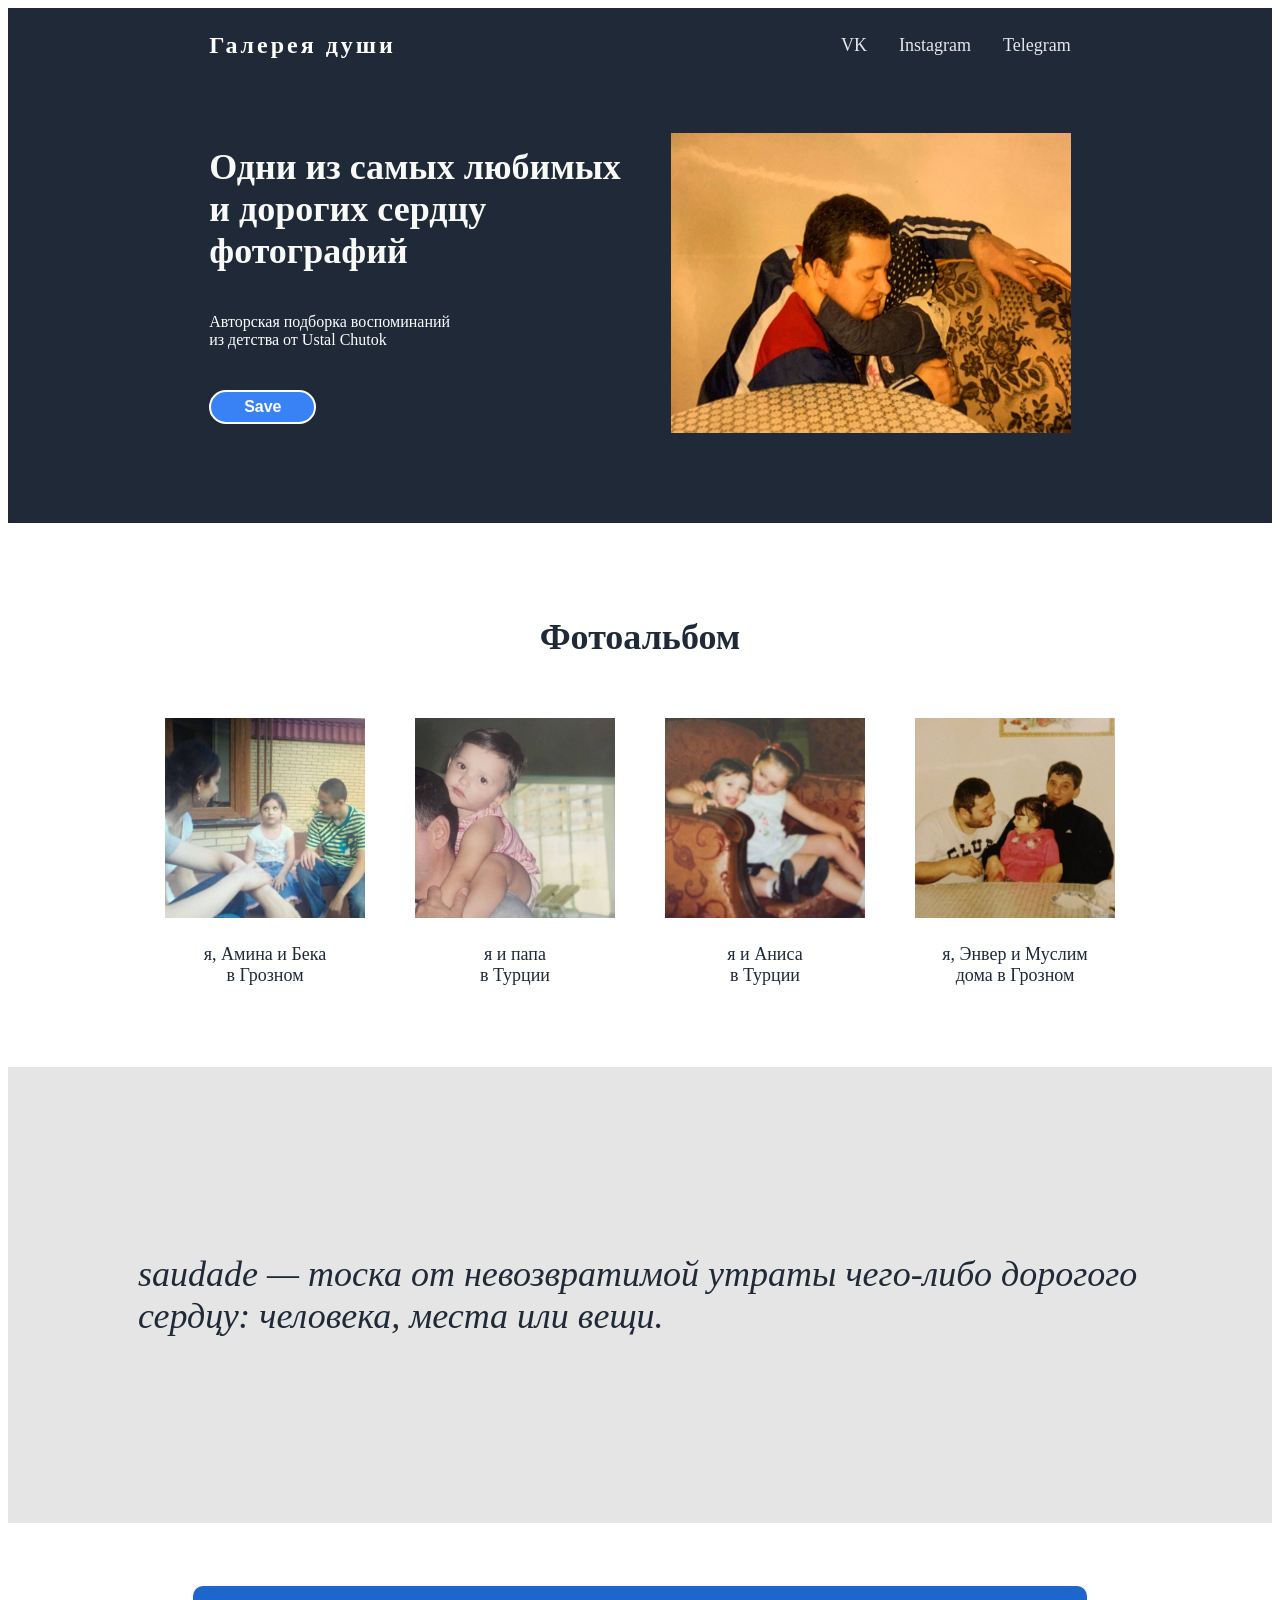
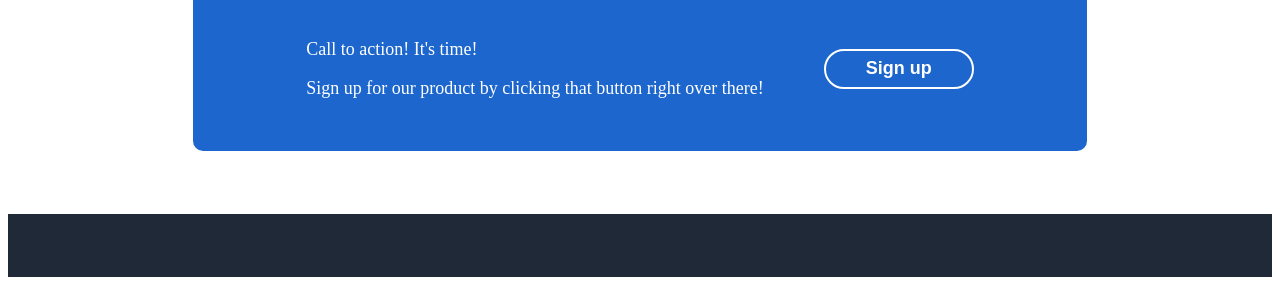
==== index.html @ a09b4486 "first commit" ====
<!DOCTYPE html>
<html lang="en">

<head>
  <meta charset="UTF-8">
  <meta http-equiv="X-UA-Compatible" content="IE=edge">
  <!-- Настройка масштабирования и отображения на мобильных устройствах -->
  <meta name="viewport" content="width=device-width, initial-scale=1.0">
  <title>Память</title>
 
  <link rel="stylesheet" href="./style.css">
  <link rel="stylesheet" href="./media.css">
  <!-- Подключение шрифтов из Google Fonts -->
  <!-- https://www.youtube.com/watch?v=gzGPdYnUTgI -->
  <link href="https://fonts.googleapis.com/css2?family=Montserrat&family=Playfair+Display:wght@500&display=swap"
    rel="stylesheet">
</head>

<body>
  <!-- Основной контейнер страницы -->
  <div class="main-container">
    <div class="firstpage"> 

    <!-- первая страница --> 
    <div class="str">
      <!-- Логотип и название сайта -->
      <div class="logo">
        <p>Галерея души</p>
      </div>
      <!-- Ссылки в навигационной панели -->
      <div class="links">
        <p><a href="https://vk.com/sibillaa"> VK </a></p>
        <p><a href="https://www.instagram.com/sibilla_fb?igsh=czFtYmR2cGpsb28w"> Instagram </a></p>
        <p><a href="https://t.me/ustalchutok"> Telegram </a></p>

      </div>
    </div>
    

    <!-- Главная секция страницы -->
    <div class="first-container">
      <!-- <div class="section-about"> -->
        <!-- Заголовок и описание раздела -->
        <div class="description"> 
        <h1>Одни из самых любимых<br>и дорогих сердцу<br> фотографий</h1>
        <p>Авторская подборка воспоминаний <br> из детства от Ustal Chutok</p>
        <!-- Кнопка для отправки заявки -->
        <button>Save</button>
        </div>
      <!-- ФОТКА -->
      <div class="mainphoto"> 
        <img src="../images/dyadyamamed.jpg"  alt="Moscow">
      </div>
    </div>
</div>




<div class="secondpage">
 <div class="title">
  <h2>Фотоальбом</h2>
 </div>

 <div class="blocks">
<div class="item"> 
  <div class="imageandtext"> 
    <img src="../images/amina.jpg" width=150px, height=150px alt="park gorkogo">
    <p>я, Амина и Бека<br> в Грозном</p>
  </div>
</div>
<div class="item"> 
  <div class="imageandtext"> 
    <img src="../images/papa.jpg" width=150px, height=150px alt="park gorkogo">
    <p>я и папа <br> в Турции</p>
  </div>
</div>
<div class="item">
  <div class="imageandtext"> 
    <img src="../images/anisa.jpg" width=150px, height=150px alt="park gorkogo">
    <p>я и Аниса <br>в Турции</p>
  </div>
</div>
<div class="item">
  <div class="imageandtext"> 
    <img src="../images/muslim.jpg" width=150px, height=150px alt="park gorkogo">
    <p>я, Энвер и Муслим <br>дома в Грозном</p>
  </div>
</div>
 </div>

</div>

   <div class="inspiringquote">
   <p> saudade — 
    тоска от невозвратимой утраты чего-либо дорогого сердцу: человека, места или вещи.</p>
   </div>

   <div class="last-page">

    <div class="list">

      <div class="text">
        <p>Call to action! It's time!</p>
        <p>Sign up for our product by clicking that button right over there!</p></div>
     <button>Sign up</button>
    </div>
   </div>
  </div>
</body>

</html>
---- style.css ----
.main-container { 
    display: flex;
    flex-direction: column;
    background-color:#1F2937;
    color: white;
    /* align-items: stretch; */
    /* margin: 0 auto; */
    padding-bottom: 5%; 
    /* Мансур, если я тут бред пишу, прости */
  }

  .first-container {

    display: flex;
    justify-content: center;
    margin: 0 auto;
    padding-bottom: 10%; 
    gap: 50px; 
   }

  .firstpage {

    display: flex;
    flex-direction: column;
    margin: 0 auto;
    gap: 50px;

  }
  .str {
    display: flex;
   
    align-items: center;
    justify-content: space-between;
  }

  .links {
    display: flex;
    gap: 32px;

  }
  .links>p>a {

    font-size: 18px;
    color: #E5E7EB;
    text-decoration: none;
    
      
  }

  .logo {
    
    font-weight: 700;
    font-size: 24px;
    letter-spacing: 3px;
  }

  .description {

    display: flex;
    flex-direction: column;
    align-items: start;
    justify-content: space-around; /* не понимаю почему не помогает */
    
  }
  .description h1 {
    font-size: 36px;
    color: #F9FAF8;
    margin: 0; 
    /* поставила margin чтоб текст с фоткой встали на один уровень 
    вроде норм получилось но
    суть в том что я не знаю это верное решение проблемы или нет */
  }

  .mainphoto img {

    width: 400px;
    height: 300px;
  }
  
/* 2  */

.secondpage {

    display: flex;
    flex-direction: column;
    background-color: white;
    padding: 5%;
    gap: 30px;
    justify-content: center;
  }


.title {

    display: flex;
    justify-content: center;

  }

  .title>h2 {

    font-size: 36px;
    font-weight: 800; /* почему-то не работает */
    color: #1F2937;

  }

  img {

    width: 200px;
    height: 200px;
  }

  .imageandtext {

    display: flex;
    flex-direction: column;
    gap: 8px;
  }


  .blocks {

    display: flex;
    gap: 50px;
    justify-content: center;
  }

  .item {

    display: flex;
    flex-direction: column;
    text-align: center;
    color: #1F2937;
    font-size: 18px;
  }

  /* 3  */

  .inspiringquote{
    background-color:  #e5e5e5;
    display: flex;
    justify-content: center;
    padding: 150px 130px 150px 130px
  }

  .inspiringquote>p {

    color:  #1F2937;
    font-size: 36px;
    font-style: italic; 
    /* написано в шаблоне light italic но у меня не работает он */
    
  }

  /* 4 тут уже фантазии не хватило*/

  .last-page {

    display: flex;
    justify-content: center;
    background-color: white;
    padding: 5%;
   
  }

  .list {
    display: flex;
    align-items: center;

    gap: 60px;
    background-color:#1c66ce ;
    padding: 3% 10% 3% 10%;
    border-radius: 10px;
    font-size: 18px;
  }

  /* батоны */

  .description button {
    font-size: 1em;
    padding: 1.5% 8% 1.5% 8%;
  
    color: white;
    border: 2px solid white;
    border-radius: 38px;
  
    font-weight: 600;
  
    background: #3882F6;
  
    cursor: pointer;
  }
  

  .list button {
    font-size: 1em;
  
    padding: 5px 5px 5px 5px;
    width: 150px;
    height: 40px;
  
    color: white;
    font-weight: 600;
  
    background: none;
    border-radius: 38px;
    border: 2px solid white;
  
    cursor: pointer;
  }
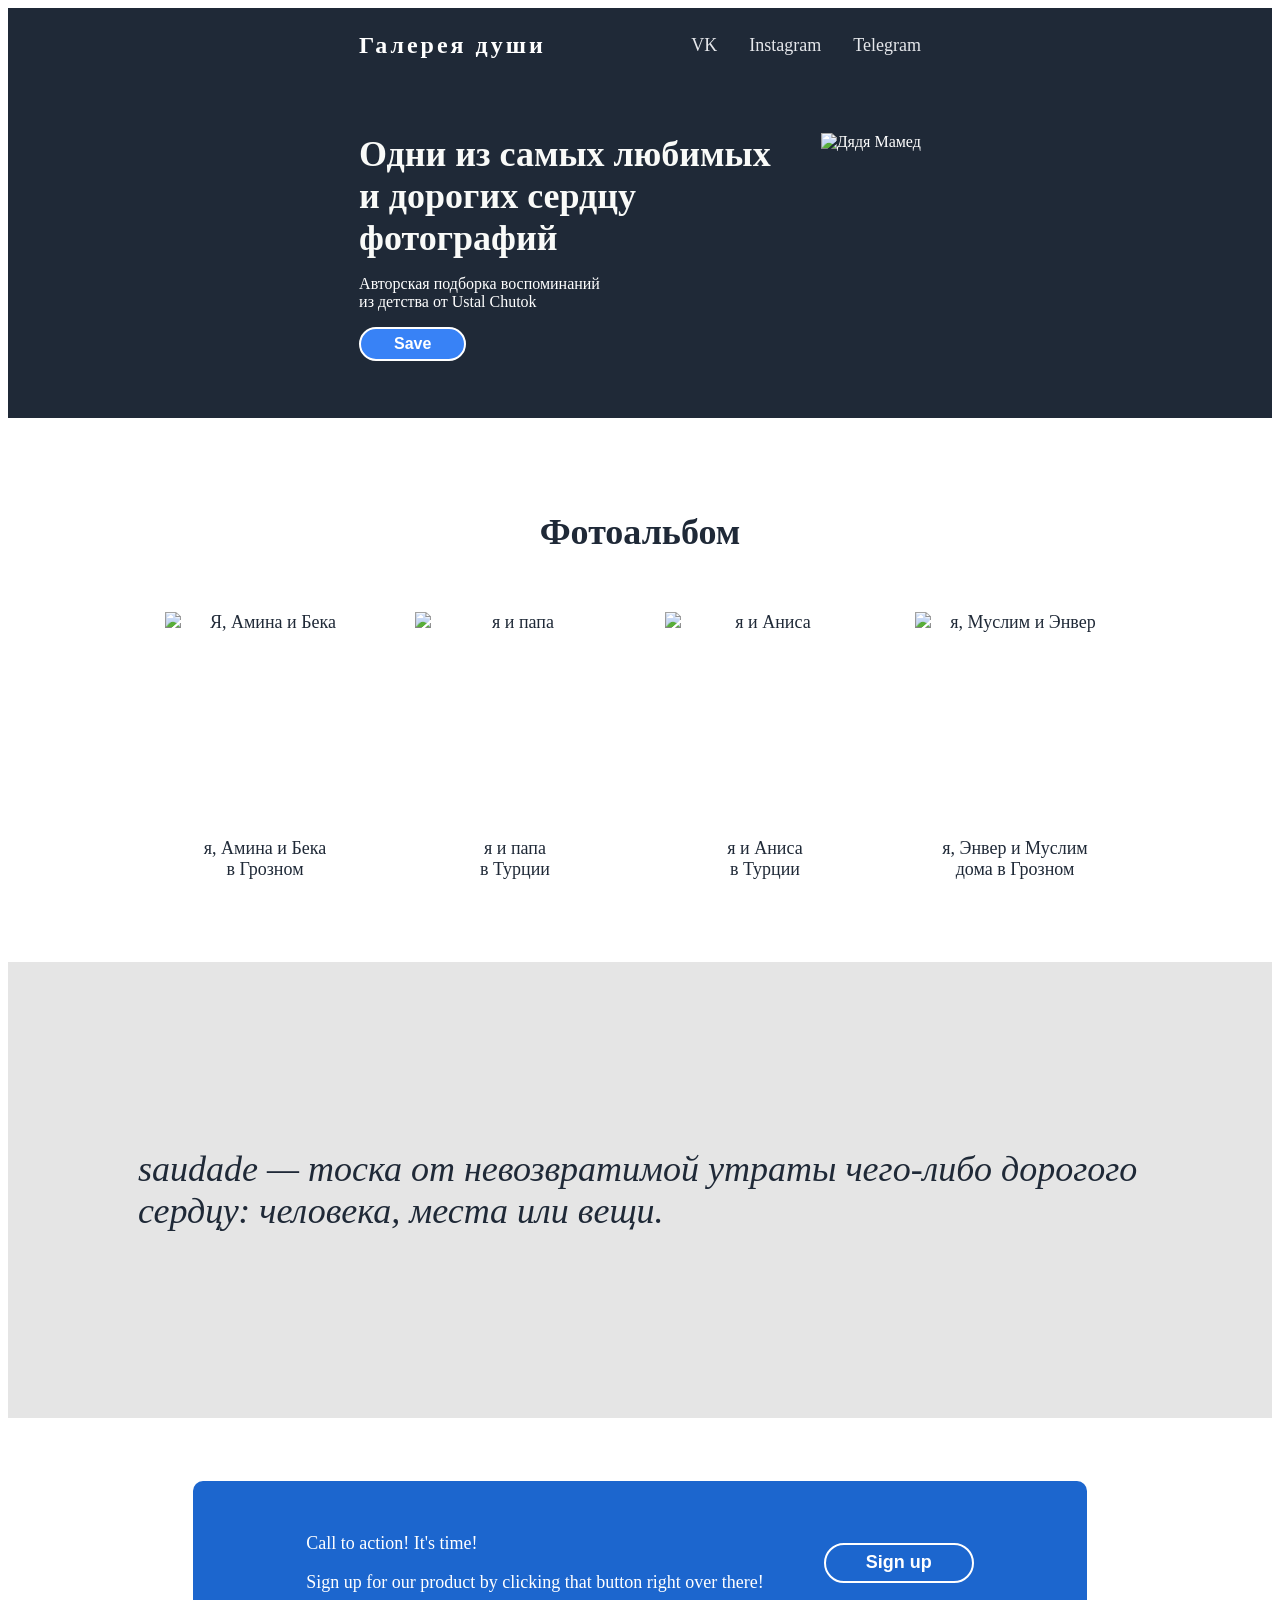
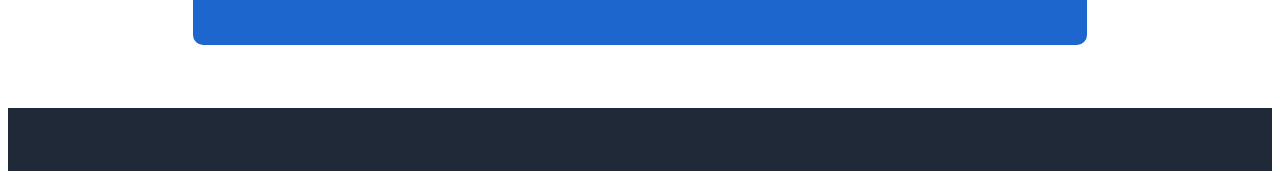
==== commit a7a3c919: "jpg" ====
--- a/index.html
+++ b/index.html
@@ -49,7 +49,7 @@
         </div>
       <!-- ФОТКА -->
       <div class="mainphoto"> 
-        <img src="../images/dyadyamamed.jpg"  alt="Moscow">
+        <img src="../images/dyadyamamed.JPG"  alt="Дядя Мамед">
       </div>
     </div>
 </div>
@@ -65,25 +65,25 @@
  <div class="blocks">
 <div class="item"> 
   <div class="imageandtext"> 
-    <img src="../images/amina.jpg" width=150px, height=150px alt="park gorkogo">
+    <img src="../images/amina.JPG" alt="Я, Амина и Бека">
     <p>я, Амина и Бека<br> в Грозном</p>
   </div>
 </div>
 <div class="item"> 
   <div class="imageandtext"> 
-    <img src="../images/papa.jpg" width=150px, height=150px alt="park gorkogo">
+    <img src="../images/papa.JPG" alt="я и папа">
     <p>я и папа <br> в Турции</p>
   </div>
 </div>
 <div class="item">
   <div class="imageandtext"> 
-    <img src="../images/anisa.jpg" width=150px, height=150px alt="park gorkogo">
+    <img src="../images/anisa.JPG" alt="я и Аниса">
     <p>я и Аниса <br>в Турции</p>
   </div>
 </div>
 <div class="item">
   <div class="imageandtext"> 
-    <img src="../images/muslim.jpg" width=150px, height=150px alt="park gorkogo">
+    <img src="../images/muslim.JPG" alt="я, Муслим и Энвер">
     <p>я, Энвер и Муслим <br>дома в Грозном</p>
   </div>
 </div>
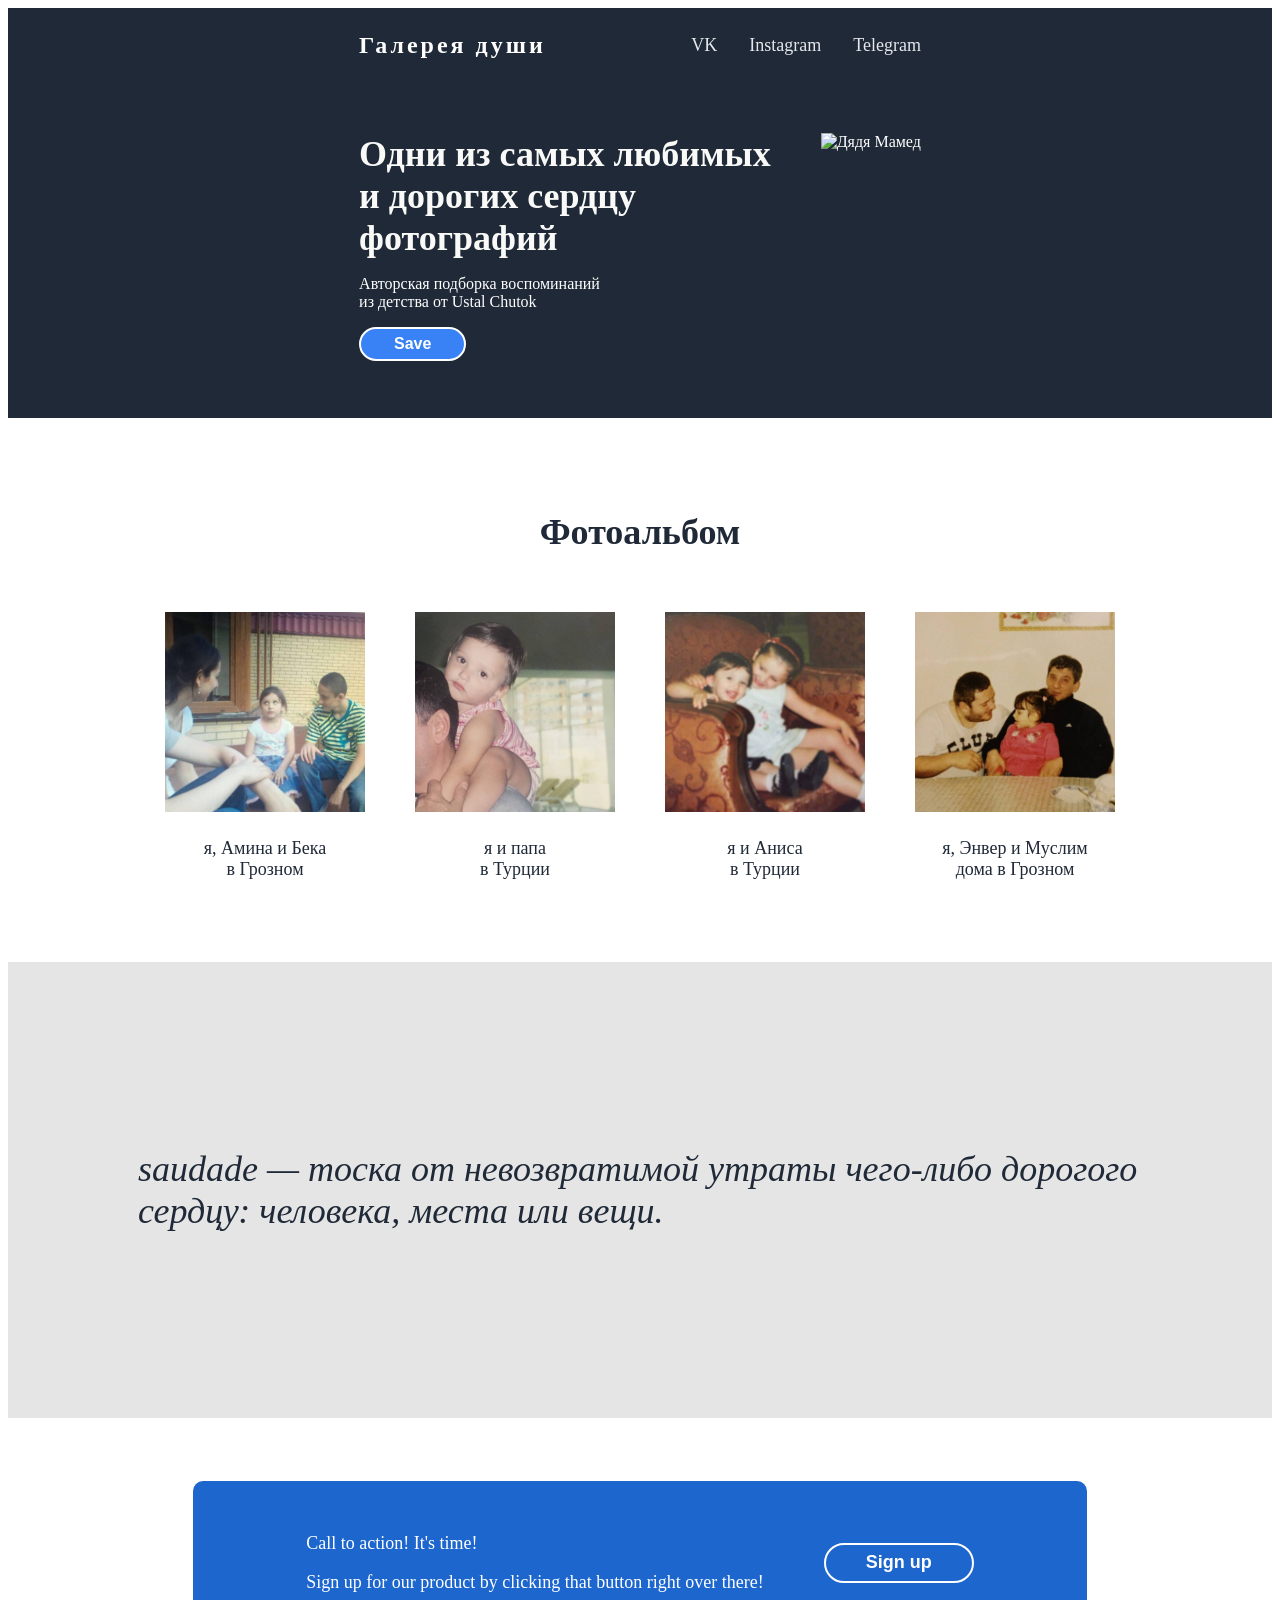
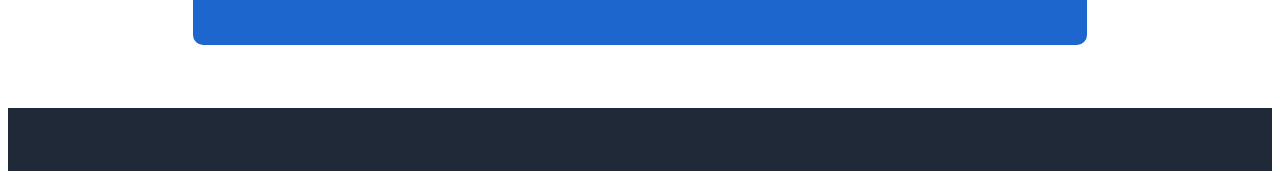
==== commit 46a1220d: "jpeg" ====
--- a/index.html
+++ b/index.html
@@ -49,7 +49,7 @@
         </div>
       <!-- ФОТКА -->
       <div class="mainphoto"> 
-        <img src="../images/dyadyamamed.JPG"  alt="Дядя Мамед">
+        <img src="../gro.jpeg"  alt="Дядя Мамед">
       </div>
     </div>
 </div>
@@ -65,25 +65,25 @@
  <div class="blocks">
 <div class="item"> 
   <div class="imageandtext"> 
-    <img src="../images/amina.JPG" alt="Я, Амина и Бека">
+    <img src="../images/amina.jpg" alt="Я, Амина и Бека">
     <p>я, Амина и Бека<br> в Грозном</p>
   </div>
 </div>
 <div class="item"> 
   <div class="imageandtext"> 
-    <img src="../images/papa.JPG" alt="я и папа">
+    <img src="../images/papa.jpg" alt="я и папа">
     <p>я и папа <br> в Турции</p>
   </div>
 </div>
 <div class="item">
   <div class="imageandtext"> 
-    <img src="../images/anisa.JPG" alt="я и Аниса">
+    <img src="../images/anisa.jpg" alt="я и Аниса">
     <p>я и Аниса <br>в Турции</p>
   </div>
 </div>
 <div class="item">
   <div class="imageandtext"> 
-    <img src="../images/muslim.JPG" alt="я, Муслим и Энвер">
+    <img src="../images/muslim.jpg" alt="я, Муслим и Энвер">
     <p>я, Энвер и Муслим <br>дома в Грозном</p>
   </div>
 </div>
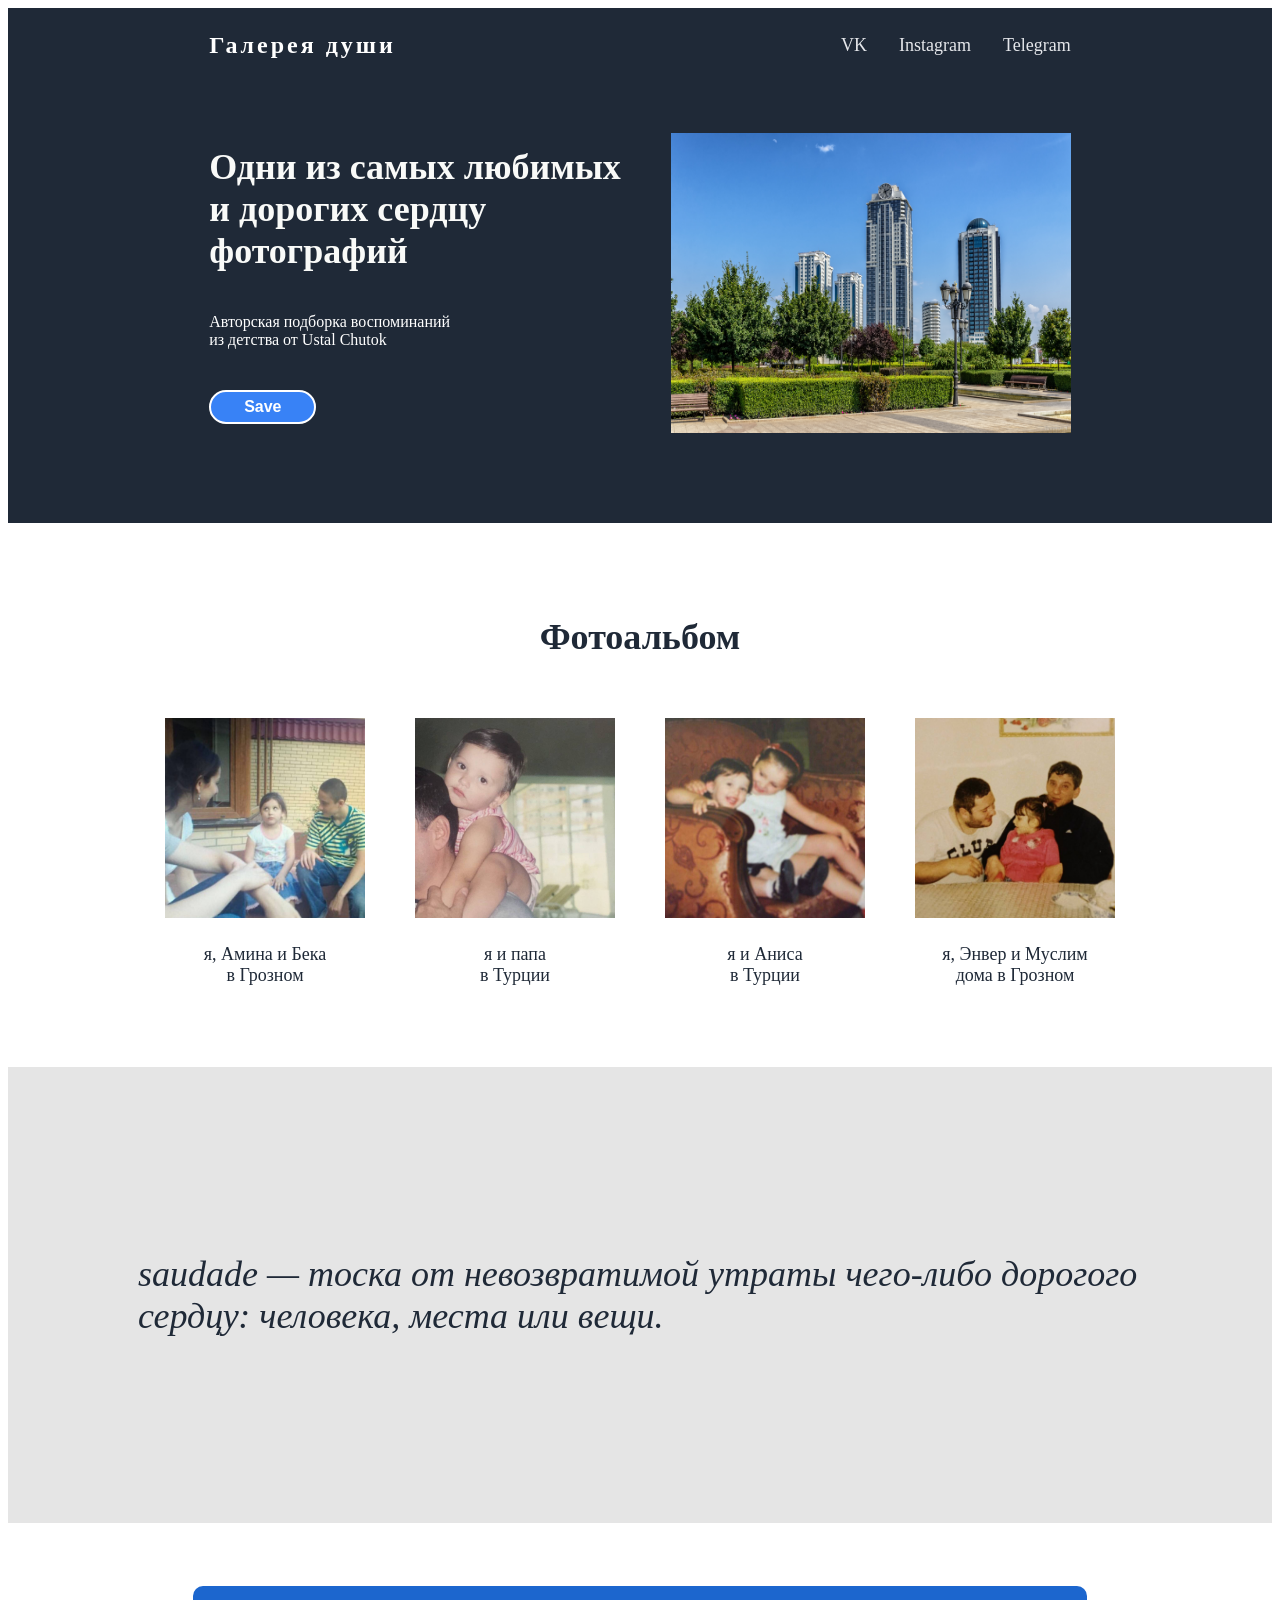
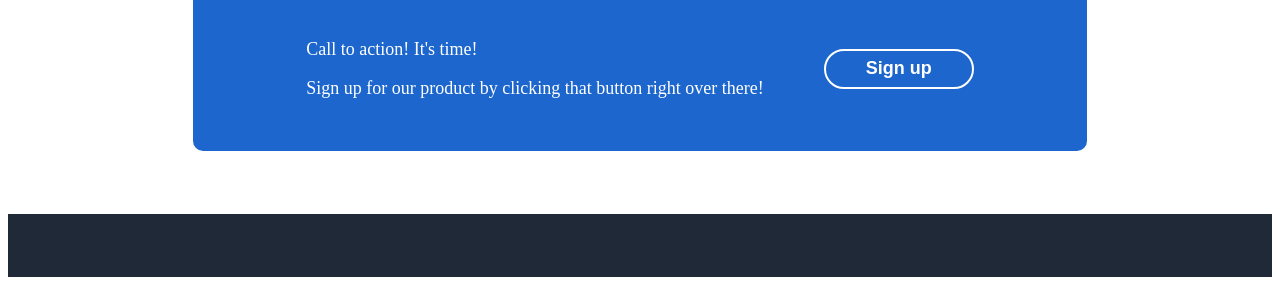
==== commit 95773395: "миллионое изменение" ====
--- a/index.html
+++ b/index.html
@@ -49,7 +49,7 @@
         </div>
       <!-- ФОТКА -->
       <div class="mainphoto"> 
-        <img src="../gro.jpeg"  alt="Дядя Мамед">
+        <img src="../images/gro.jpeg"  alt="Дядя Мамед">
       </div>
     </div>
 </div>
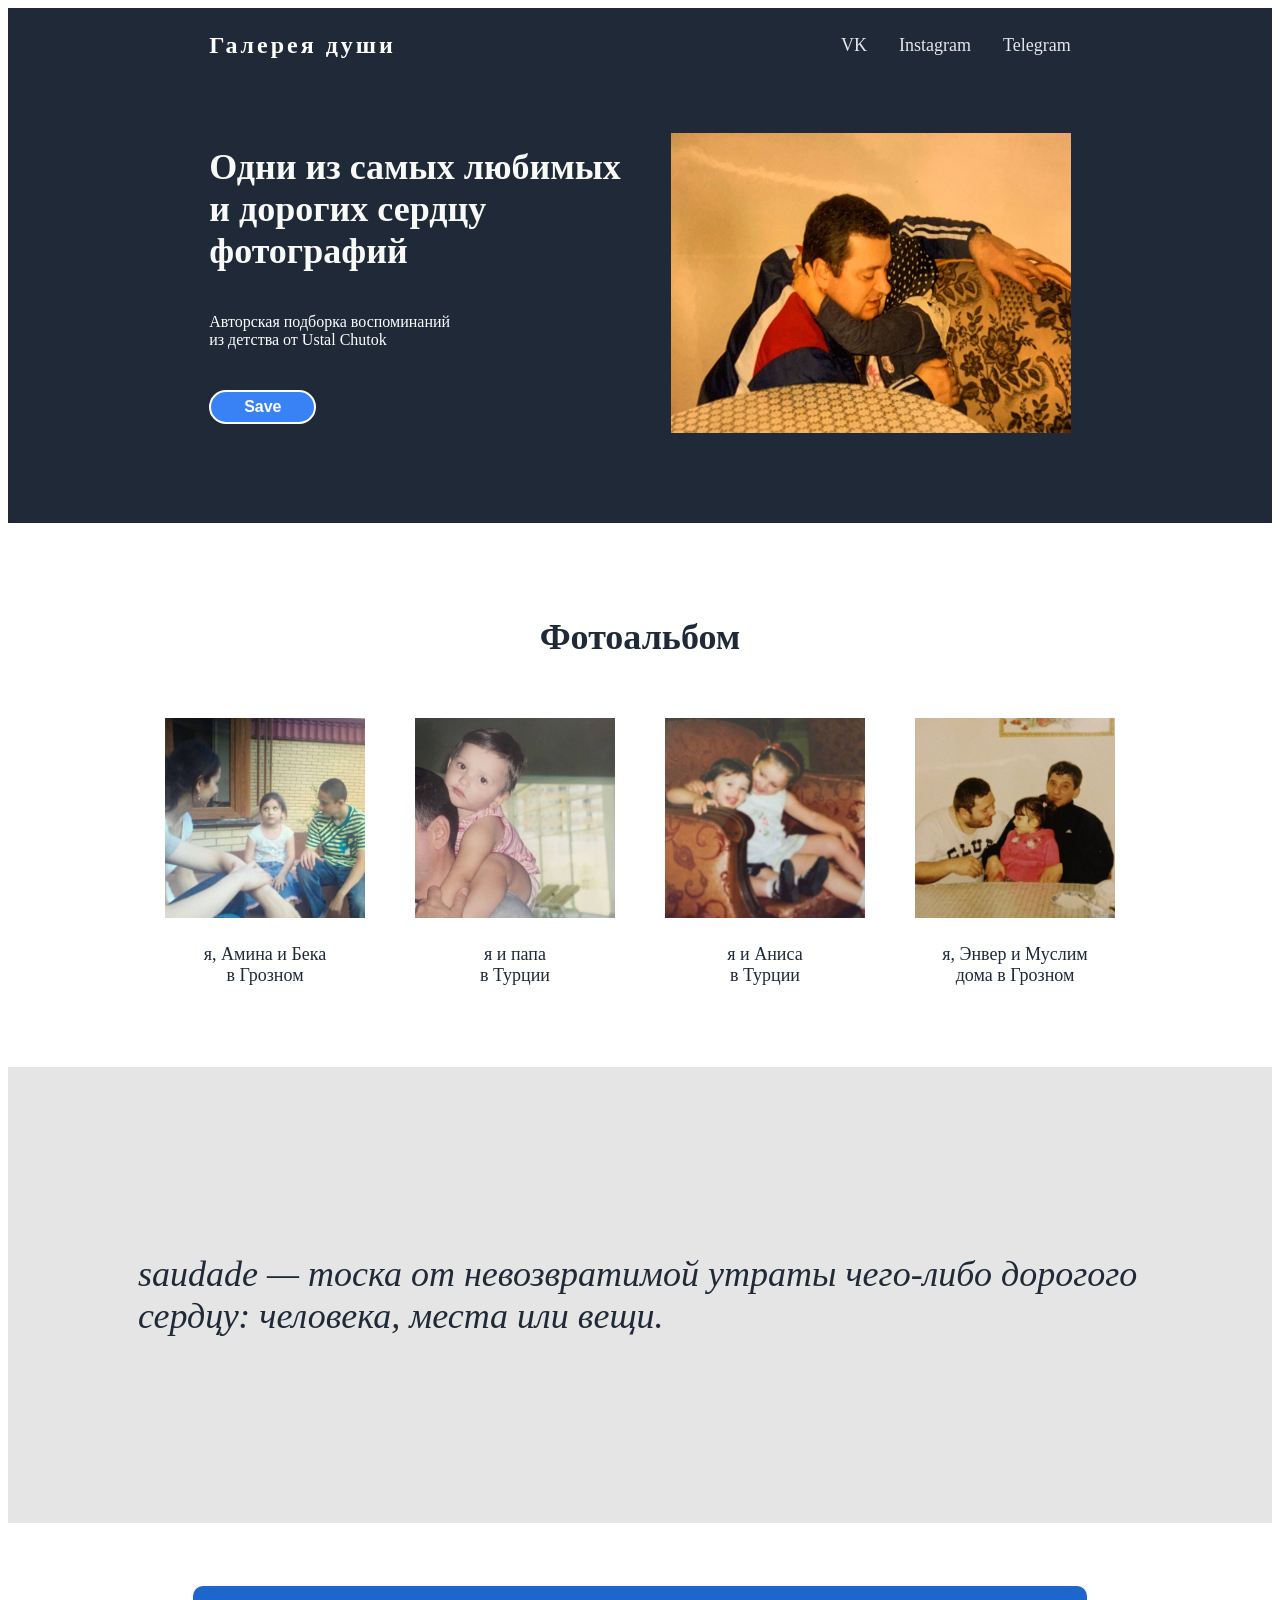
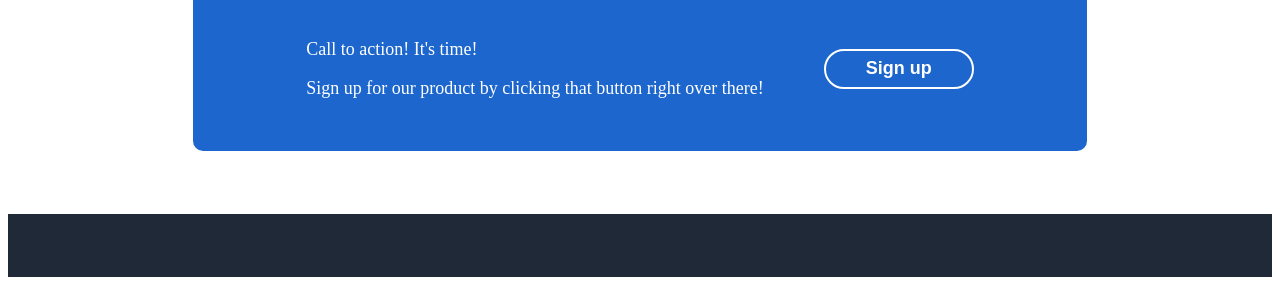
==== commit cb9e681f: "одна точка" ====
--- a/index.html
+++ b/index.html
@@ -49,7 +49,7 @@
         </div>
       <!-- ФОТКА -->
       <div class="mainphoto"> 
-        <img src="../images/gro.jpeg"  alt="Дядя Мамед">
+        <img src="./images/dyadyamamed.jpg"  alt="Дядя Мамед">
       </div>
     </div>
 </div>
@@ -65,25 +65,25 @@
  <div class="blocks">
 <div class="item"> 
   <div class="imageandtext"> 
-    <img src="../images/amina.jpg" alt="Я, Амина и Бека">
+    <img src="./images/amina.jpg" alt="Я, Амина и Бека">
     <p>я, Амина и Бека<br> в Грозном</p>
   </div>
 </div>
 <div class="item"> 
   <div class="imageandtext"> 
-    <img src="../images/papa.jpg" alt="я и папа">
+    <img src="./images/papa.jpg" alt="я и папа">
     <p>я и папа <br> в Турции</p>
   </div>
 </div>
 <div class="item">
   <div class="imageandtext"> 
-    <img src="../images/anisa.jpg" alt="я и Аниса">
+    <img src="./images/anisa.jpg" alt="я и Аниса">
     <p>я и Аниса <br>в Турции</p>
   </div>
 </div>
 <div class="item">
   <div class="imageandtext"> 
-    <img src="../images/muslim.jpg" alt="я, Муслим и Энвер">
+    <img src="./images/muslim.jpg" alt="я, Муслим и Энвер">
     <p>я, Энвер и Муслим <br>дома в Грозном</p>
   </div>
 </div>
